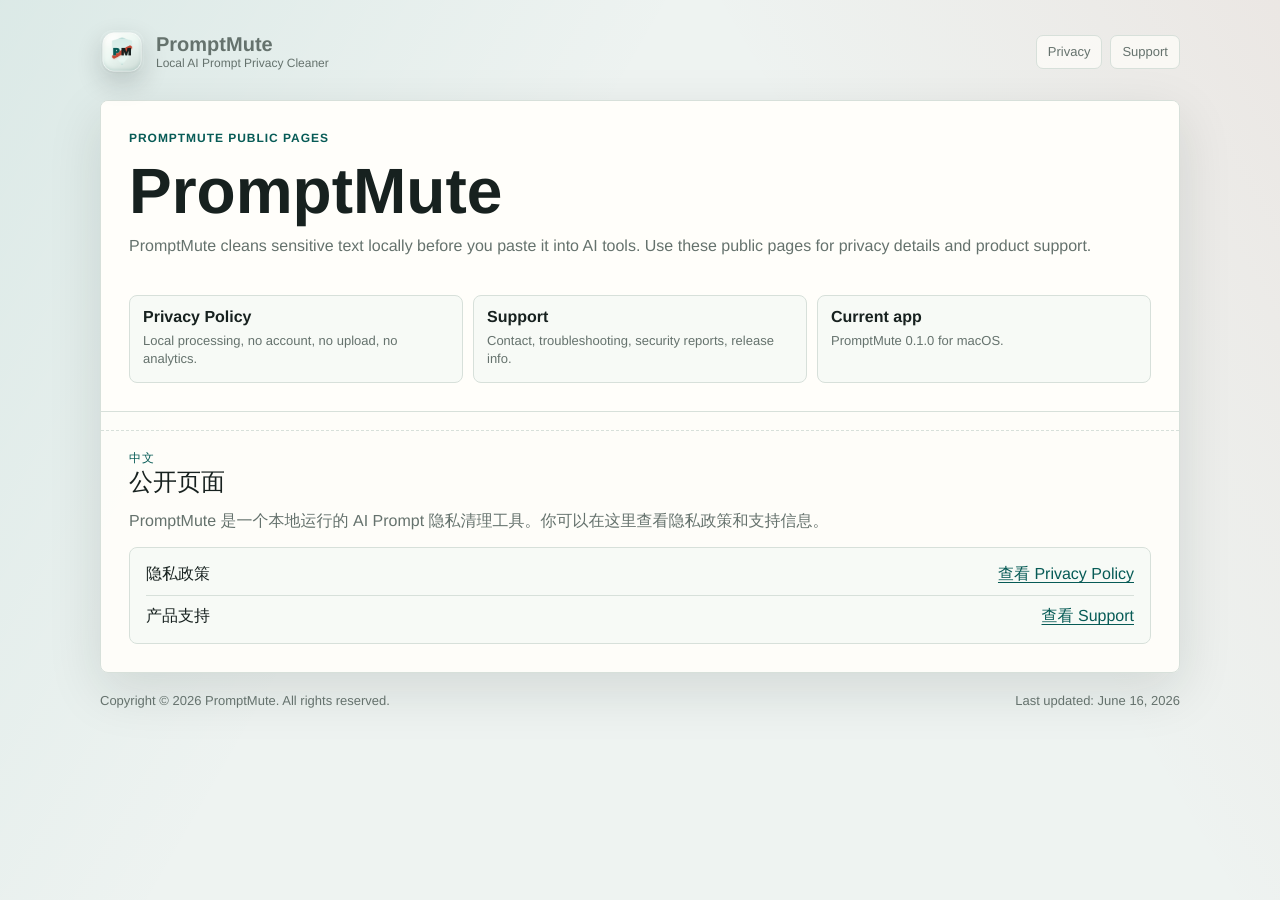
==== index.html @ fb3eebb7 "Deploy PromptMute public pages" ====
<!doctype html>
<html lang="en">
  <head>
    <meta charset="utf-8" />
    <meta name="viewport" content="width=device-width, initial-scale=1" />
    <meta
      name="description"
      content="PromptMute public pages for privacy, support, and release information."
    />
    <title>PromptMute</title>
    <link rel="stylesheet" href="./styles.css" />
  </head>
  <body>
    <div class="site-shell">
      <header class="site-header">
        <a class="brand" href="./index.html">
          <img src="./assets/promptmute-icon.png" alt="PromptMute icon" />
          <span>
            <strong>PromptMute</strong>
            <span>Local AI Prompt Privacy Cleaner</span>
          </span>
        </a>
        <nav class="site-nav" aria-label="Main navigation">
          <a href="./privacy.html">Privacy</a>
          <a href="./support.html">Support</a>
        </nav>
      </header>

      <main class="site-main">
        <article class="doc">
          <section class="doc-hero">
            <p class="eyebrow">PromptMute Public Pages</p>
            <h1>PromptMute</h1>
            <p>
              PromptMute cleans sensitive text locally before you paste it into
              AI tools. Use these public pages for privacy details and product
              support.
            </p>
            <div class="summary-grid">
              <a class="summary-card page-card" href="./privacy.html">
                <strong>Privacy Policy</strong>
                <span>Local processing, no account, no upload, no analytics.</span>
              </a>
              <a class="summary-card page-card" href="./support.html">
                <strong>Support</strong>
                <span>Contact, troubleshooting, security reports, release info.</span>
              </a>
              <div class="summary-card">
                <strong>Current app</strong>
                <span>PromptMute 0.1.0 for macOS.</span>
              </div>
            </div>
          </section>

          <section class="doc-section zh" lang="zh-CN">
            <p class="eyebrow">中文</p>
            <h2>公开页面</h2>
            <p>
              PromptMute 是一个本地运行的 AI Prompt 隐私清理工具。你可以在这里查看隐私政策和支持信息。
            </p>
            <div class="contact-box">
              <div class="contact-row">
                <span>隐私政策</span>
                <a href="./privacy.html">查看 Privacy Policy</a>
              </div>
              <div class="contact-row">
                <span>产品支持</span>
                <a href="./support.html">查看 Support</a>
              </div>
            </div>
          </section>
        </article>
      </main>

      <footer class="site-footer">
        <span>Copyright © 2026 PromptMute. All rights reserved.</span>
        <span>Last updated: June 16, 2026</span>
      </footer>
    </div>
  </body>
</html>
---- styles.css ----
:root {
  color-scheme: light;
  --bg: #eef3f1;
  --paper: #fffefa;
  --paper-soft: #f7faf6;
  --ink: #17211f;
  --muted: #65726d;
  --line: #d7e0da;
  --teal: #075b56;
  --green: #2f7d4f;
  --red: #c44834;
  --amber: #a86100;
  --shadow: 0 18px 54px rgba(18, 31, 28, 0.12);
  --radius: 8px;
  font-family: "Avenir Next", "IBM Plex Sans", "Segoe UI", sans-serif;
  font-synthesis: none;
  text-rendering: geometricPrecision;
  -webkit-font-smoothing: antialiased;
}

* {
  box-sizing: border-box;
}

html {
  scroll-behavior: smooth;
}

body {
  margin: 0;
  background:
    linear-gradient(120deg, rgba(0, 121, 111, 0.08), transparent 38%),
    linear-gradient(240deg, rgba(196, 72, 52, 0.07), transparent 32%),
    var(--bg);
  color: var(--ink);
}

a {
  color: var(--teal);
  text-decoration-thickness: 1px;
  text-underline-offset: 3px;
  overflow-wrap: anywhere;
}

.site-shell {
  min-height: 100vh;
  padding: 22px;
}

.site-header,
.site-main,
.site-footer {
  width: min(1080px, 100%);
  margin: 0 auto;
}

.site-header {
  display: flex;
  align-items: center;
  justify-content: space-between;
  gap: 18px;
  padding: 8px 0 26px;
}

.brand {
  display: flex;
  align-items: center;
  gap: 12px;
  color: inherit;
  text-decoration: none;
}

.brand img {
  width: 44px;
  height: 44px;
  border-radius: 13px;
  box-shadow: 0 10px 24px rgba(18, 31, 28, 0.16);
}

.brand strong {
  display: block;
  font-size: 20px;
  line-height: 1.1;
}

.brand span,
.site-nav a,
.muted,
.meta {
  color: var(--muted);
}

.brand span,
.meta {
  font-size: 12px;
}

.site-nav {
  display: flex;
  flex-wrap: wrap;
  justify-content: flex-end;
  gap: 8px;
}

.site-nav a {
  min-height: 34px;
  border: 1px solid var(--line);
  border-radius: 7px;
  background: rgba(255, 254, 250, 0.72);
  padding: 8px 11px;
  font-size: 13px;
  text-decoration: none;
}

.site-nav a.active {
  background: var(--ink);
  color: #fff;
}

.legal-layout {
  display: grid;
  grid-template-columns: 260px minmax(0, 1fr);
  gap: 18px;
  align-items: start;
  min-width: 0;
}

.toc {
  position: sticky;
  top: 22px;
  display: grid;
  gap: 8px;
  border: 1px solid var(--line);
  border-radius: var(--radius);
  background: rgba(255, 254, 250, 0.82);
  box-shadow: var(--shadow);
  padding: 12px;
  min-width: 0;
}

.toc strong {
  font-size: 13px;
}

.toc a {
  border-radius: 6px;
  color: var(--muted);
  font-size: 13px;
  padding: 7px 8px;
  text-decoration: none;
}

.toc a:hover {
  background: var(--paper-soft);
  color: var(--ink);
}

.doc {
  border: 1px solid var(--line);
  border-radius: var(--radius);
  background: rgba(255, 254, 250, 0.94);
  box-shadow: var(--shadow);
  overflow: hidden;
  min-width: 0;
}

.doc-hero {
  display: grid;
  gap: 12px;
  border-bottom: 1px solid var(--line);
  background: var(--paper);
  padding: 28px;
}

.eyebrow {
  margin: 0;
  color: var(--teal);
  font-size: 12px;
  font-weight: 900;
  letter-spacing: 0.08em;
  text-transform: uppercase;
}

h1,
h2,
h3,
p {
  letter-spacing: 0;
}

h1 {
  max-width: 760px;
  margin: 0;
  font-size: clamp(34px, 5vw, 64px);
  line-height: 0.96;
}

h2 {
  margin: 0 0 12px;
  font-size: 24px;
  line-height: 1.15;
}

h3 {
  margin: 18px 0 8px;
  font-size: 17px;
}

p {
  margin: 0 0 12px;
  color: var(--muted);
  line-height: 1.65;
  overflow-wrap: anywhere;
}

.summary-grid,
.support-grid {
  display: grid;
  grid-template-columns: repeat(3, minmax(0, 1fr));
  gap: 10px;
  margin-top: 10px;
}

.summary-card,
.support-card {
  border: 1px solid var(--line);
  border-radius: var(--radius);
  background: var(--paper-soft);
  padding: 13px;
  min-width: 0;
}

.page-card {
  color: inherit;
  text-decoration: none;
}

.page-card:hover {
  border-color: rgba(7, 91, 86, 0.38);
}

.summary-card strong,
.support-card strong {
  display: block;
  margin-bottom: 5px;
}

.summary-card span,
.support-card span {
  color: var(--muted);
  font-size: 13px;
  line-height: 1.45;
}

.doc-section {
  padding: 28px;
  border-bottom: 1px solid var(--line);
}

.doc-section:last-child {
  border-bottom: 0;
}

ul,
ol {
  margin: 0;
  padding-left: 20px;
}

li {
  color: var(--muted);
  line-height: 1.65;
  margin: 5px 0;
}

.notice {
  border: 1px solid rgba(47, 125, 79, 0.24);
  border-radius: var(--radius);
  background: rgba(47, 125, 79, 0.08);
  color: var(--green);
  padding: 14px;
}

.notice p {
  color: var(--green);
  margin: 0;
}

.warning {
  border-color: rgba(168, 97, 0, 0.28);
  background: rgba(168, 97, 0, 0.08);
  color: var(--amber);
}

.warning p {
  color: var(--amber);
}

.contact-box {
  display: grid;
  gap: 10px;
  border: 1px solid var(--line);
  border-radius: var(--radius);
  background: var(--paper-soft);
  padding: 16px;
  min-width: 0;
}

.contact-row {
  display: flex;
  flex-wrap: wrap;
  align-items: center;
  justify-content: space-between;
  gap: 10px;
  border-top: 1px solid var(--line);
  padding-top: 10px;
  min-width: 0;
}

.contact-row:first-child {
  border-top: 0;
  padding-top: 0;
}

.button-link {
  display: inline-flex;
  min-height: 36px;
  align-items: center;
  justify-content: center;
  border-radius: 7px;
  background: var(--teal);
  color: white;
  padding: 8px 12px;
  text-decoration: none;
  max-width: 100%;
  overflow-wrap: anywhere;
}

.site-footer {
  display: flex;
  flex-wrap: wrap;
  justify-content: space-between;
  gap: 12px;
  color: var(--muted);
  padding: 20px 0 4px;
  font-size: 13px;
}

.zh {
  border-top: 1px dashed var(--line);
  margin-top: 18px;
  padding-top: 18px;
}

@media (max-width: 860px) {
  .site-shell {
    padding: 14px;
  }

  .site-header {
    align-items: flex-start;
    flex-direction: column;
  }

  .site-nav {
    justify-content: flex-start;
  }

  .legal-layout {
    grid-template-columns: minmax(0, 1fr);
  }

  .toc {
    position: static;
  }

  .summary-grid,
  .support-grid {
    grid-template-columns: 1fr;
  }

  .doc-hero,
  .doc-section {
    padding: 20px;
  }
}
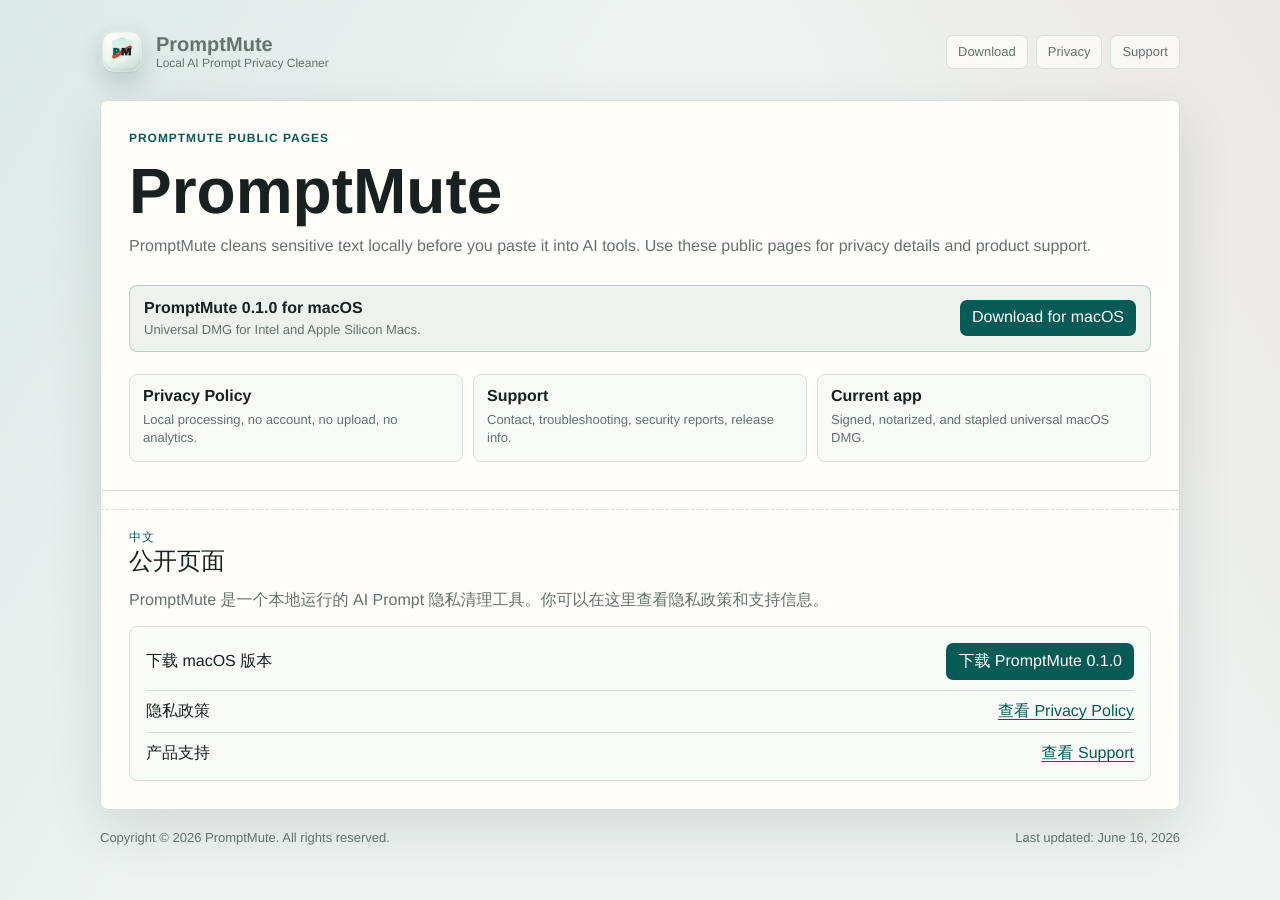
==== commit d189976d: "Publish PromptMute macOS MVP download" ====
--- a/index.html
+++ b/index.html
@@ -21,6 +21,7 @@
           </span>
         </a>
         <nav class="site-nav" aria-label="Main navigation">
+          <a href="./downloads/PromptMute_0.1.0_universal.dmg">Download</a>
           <a href="./privacy.html">Privacy</a>
           <a href="./support.html">Support</a>
         </nav>
@@ -36,6 +37,15 @@
               AI tools. Use these public pages for privacy details and product
               support.
             </p>
+            <div class="download-panel">
+              <div>
+                <strong>PromptMute 0.1.0 for macOS</strong>
+                <span>Universal DMG for Intel and Apple Silicon Macs.</span>
+              </div>
+              <a class="button-link" href="./downloads/PromptMute_0.1.0_universal.dmg">
+                Download for macOS
+              </a>
+            </div>
             <div class="summary-grid">
               <a class="summary-card page-card" href="./privacy.html">
                 <strong>Privacy Policy</strong>
@@ -47,7 +57,7 @@
               </a>
               <div class="summary-card">
                 <strong>Current app</strong>
-                <span>PromptMute 0.1.0 for macOS.</span>
+                <span>Signed, notarized, and stapled universal macOS DMG.</span>
               </div>
             </div>
           </section>
@@ -59,6 +69,12 @@
               PromptMute 是一个本地运行的 AI Prompt 隐私清理工具。你可以在这里查看隐私政策和支持信息。
             </p>
             <div class="contact-box">
+              <div class="contact-row">
+                <span>下载 macOS 版本</span>
+                <a class="button-link" href="./downloads/PromptMute_0.1.0_universal.dmg">
+                  下载 PromptMute 0.1.0
+                </a>
+              </div>
               <div class="contact-row">
                 <span>隐私政策</span>
                 <a href="./privacy.html">查看 Privacy Policy</a>
--- a/styles.css
+++ b/styles.css
@@ -221,6 +221,28 @@
   margin-top: 10px;
 }
 
+.download-panel {
+  display: flex;
+  flex-wrap: wrap;
+  align-items: center;
+  justify-content: space-between;
+  gap: 12px;
+  border: 1px solid rgba(7, 91, 86, 0.24);
+  border-radius: var(--radius);
+  background: rgba(7, 91, 86, 0.07);
+  padding: 14px;
+}
+
+.download-panel div {
+  display: grid;
+  gap: 4px;
+}
+
+.download-panel span {
+  color: var(--muted);
+  font-size: 13px;
+}
+
 .summary-card,
 .support-card {
   border: 1px solid var(--line);
@@ -336,6 +358,29 @@
   overflow-wrap: anywhere;
 }
 
+.checksum-box {
+  display: grid;
+  gap: 6px;
+  border: 1px solid var(--line);
+  border-radius: var(--radius);
+  background: var(--paper-soft);
+  margin-top: 14px;
+  padding: 12px;
+}
+
+.checksum-box span {
+  color: var(--muted);
+  font-size: 12px;
+  font-weight: 800;
+  text-transform: uppercase;
+}
+
+.checksum-box code {
+  color: var(--ink);
+  font-size: 12px;
+  overflow-wrap: anywhere;
+}
+
 .site-footer {
   display: flex;
   flex-wrap: wrap;
